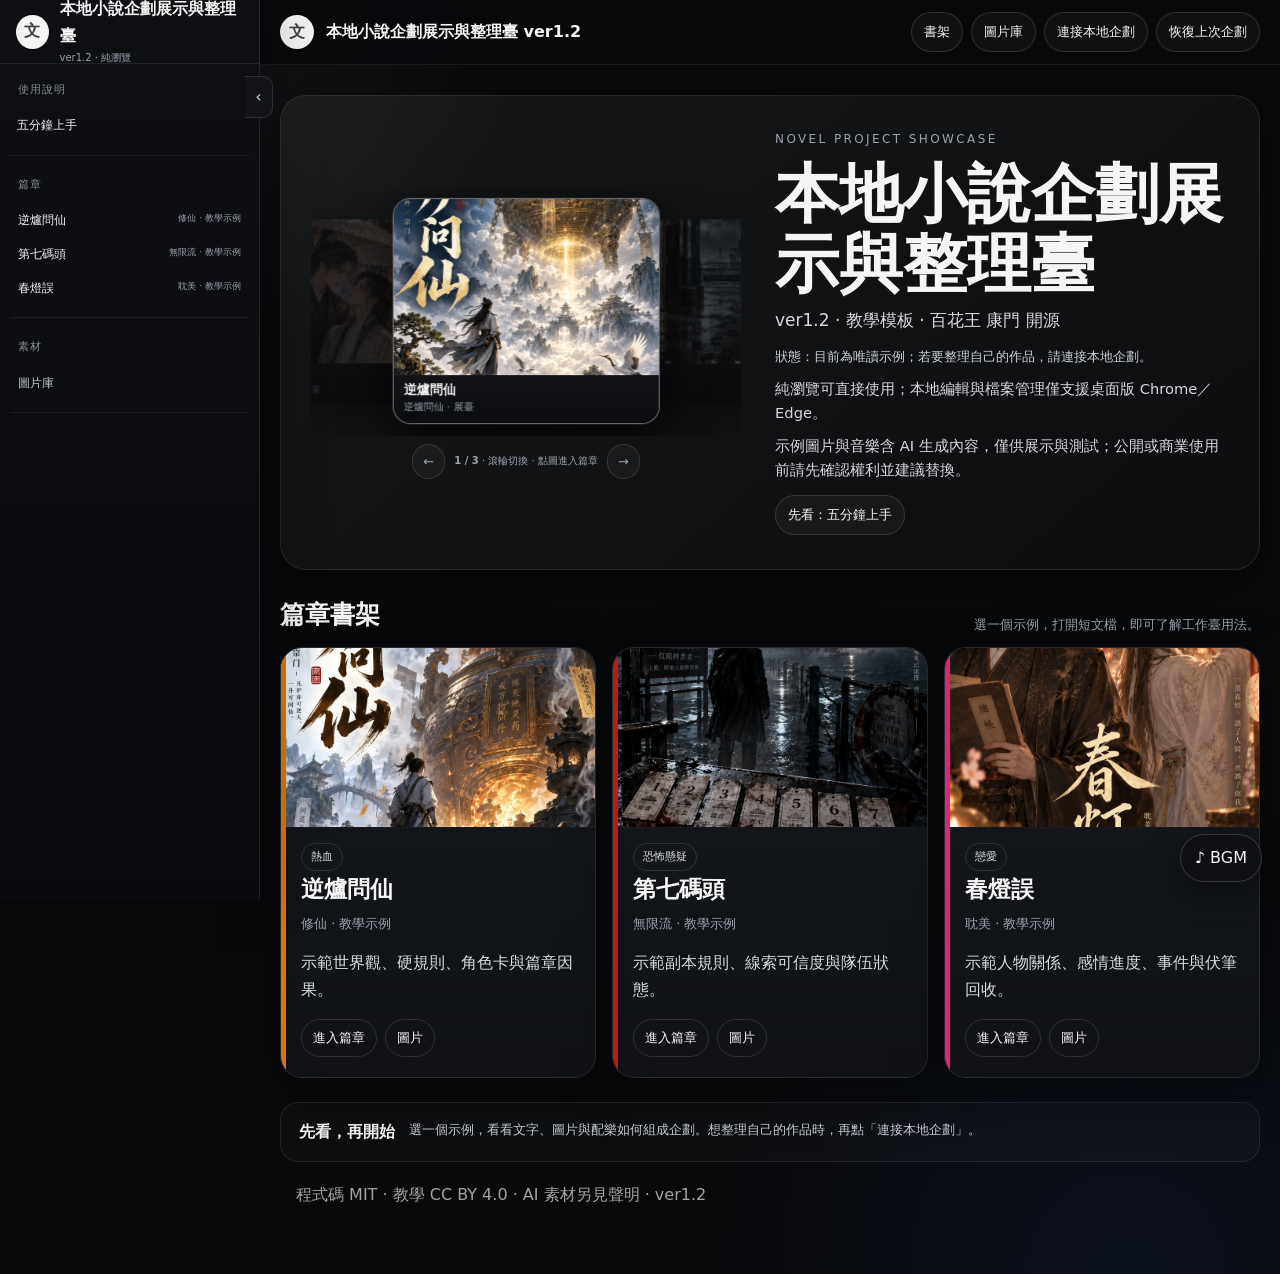
==== index.html @ 4d3f46bc "Initial release 本地小說企劃展示與整理臺 ver1.2" ====
<!doctype html>
<html lang="zh-Hant">
  <head>
    <meta charset="utf-8" />
    <meta name="viewport" content="width=device-width,initial-scale=1" />
    <title>本地小說企劃展示與整理臺 ver1.2 · 書架</title>
    <link rel="stylesheet" href="css/style.css" />
    <link rel="stylesheet" href="css/theme-manager.css" />
    <link rel="stylesheet" href="css/browse.css" />
  </head>
  <body>
    <header class="top">
      <div class="wrap topin">
        <div class="brand">
          <div class="mark">文</div>
          <div>本地小說企劃展示與整理臺 ver1.2</div>
        </div>
        <nav class="nav">
          <a href="index.html">首頁</a><a href="images.html">圖片庫</a
          ><button class="btn" onclick="BY.openDialog()">＋ 新增篇章</button
          ><button
            class="btn"
            id="reconnectBtn"
            onclick="BY.reconnect()"
            hidden
          >
            恢復上次項目</button
          ><button class="btn" onclick="BY.connect()">選擇項目資料夾</button>
        </nav>
      </div>
    </header>
    <main class="wrap">
      <section class="hero hero-home">
        <div class="hero-visual">
          <div class="showcase showcase-focus" id="homeShowcase">
            <div class="showcase-empty">正在讀取展臺圖…</div>
          </div>
        </div>
        <div class="hero-copy">
          <div class="eyebrow">Local Creative CMS</div>
          <h1 id="projectTitle">本地小說企劃展示與整理臺</h1>
          <div class="lead" id="projectSub">ver1.2 · 教學模板</div>
          <div class="notice" style="margin-top: 12px">
            狀態：<span id="projectStatus">讀取中…</span>
          </div>
          <div class="compat-note">
            純瀏覽可直接使用；本地編輯與檔案管理僅支援桌面版 Chrome／Edge。
          </div>
          <div class="compat-note">
            示例圖片與音樂含 AI 生成內容，僅供展示與測試；公開或商業使用前請先確認權利並建議替換。
          </div>
          <div class="actions">
            <a
              class="btn"
              href="reader.html?file=content%2F_series%2FStart_Here.md"
              >先看：五分鐘上手</a
            >
          </div>
        </div>
      </section>
      <section class="section">
        <div class="sectionhead">
          <h2>篇章書架</h2>
          <div class="meta">選一個示例，打開短文檔，即可了解工作臺用法。</div>
        </div>
        <div class="grid chapters" id="chapterGrid">
          <div class="empty">請先選擇項目資料夾。</div>
        </div>
      </section>
      <section class="section">
        <div class="manager-note">
          <strong>ver1.2 · 檔案管理</strong
          ><span
            >進入任何篇章後，可直接新增／重命名／移動／替換／刪除 Markdown
            與子資料夾。左側說明文件也可直接替換或刪除；圖片、BGM
            同樣支持替換與刪除。</span
          >
        </div>
      </section>
      <p class="wrap" style="opacity: 0.65; padding: 20px 0">
        程式碼 MIT · 教學 CC BY 4.0 · AI 素材另見聲明 · ver1.2
      </p>
    </main>
    <div class="dialog" id="dialog">
      <div class="dialogbox">
        <h2>新增篇章</h2>
        <div class="field">
          <label>篇章名稱</label
          ><input id="newTitle" placeholder="例如：新篇章" />
        </div>
        <div class="field">
          <label>英文 ID / 資料夾名</label
          ><input id="newId" placeholder="例如：chapter-01" />
        </div>
        <div class="field">
          <label>篇章類型</label
          ><select id="newTheme"></select>
        </div>
        <div class="hint">
          類型與顏色可在右下角「🎨
          主題」中新增或修改。新篇章會自動建立：劇情、人物、時間點、核心規則、寫法規則、伏筆、待定項、廢案。
        </div>
        <div class="actions">
          <button class="btn" onclick="BY.createChapter()">
            建立篇章與分層</button
          ><button class="btn" onclick="BY.closeDialog()">取消</button>
        </div>
      </div>
    </div>
    <script src="js/marked.js"></script>
    <script src="js/jszip.min.js"></script>
    <script src="js/markdown-utils.js"></script>
    <script src="js/reader-navigation.js"></script>
    <script src="js/app.js"></script>
    <script src="js/workbench.js"></script>
    <script src="js/demo-data.js"></script>
    <script src="js/browse.js"></script>
    <script>
      BY.initHome();
    </script>
  </body>
</html>
---- css/style.css ----
:root {
  --bg: #08090b;
  --panel: #111317;
  --panel2: #16191f;
  --line: #2a2e36;
  --text: #f5f5f5;
  --muted: #9aa1ad;
  --white: #fff;
  --black: #050505;
  --red: #b91c1c;
  --blue: #2563eb;
  --accent: #fff;
  --shadow: 0 18px 55px rgba(0, 0, 0, 0.32);
}
* {
  box-sizing: border-box;
}
html {
  scroll-behavior: smooth;
}
body {
  margin: 0;
  background:
    radial-gradient(
      circle at 12% 0%,
      rgba(255, 255, 255, 0.055),
      transparent 22%
    ),
    radial-gradient(
      circle at 88% 100%,
      rgba(37, 99, 235, 0.08),
      transparent 24%
    ),
    var(--bg);
  color: var(--text);
  font-family: "Microsoft YaHei", "PingFang SC", system-ui, sans-serif;
  line-height: 1.65;
}
a {
  color: inherit;
  text-decoration: none;
}
button,
input,
select {
  font: inherit;
  color: inherit;
}
.wrap {
  width: min(1180px, calc(100% - 32px));
  margin: auto;
}
.top {
  position: sticky;
  top: 0;
  z-index: 50;
  background: rgba(8, 9, 11, 0.86);
  backdrop-filter: blur(12px);
  border-bottom: 1px solid rgba(255, 255, 255, 0.08);
}
.topin {
  min-height: 64px;
  display: flex;
  align-items: center;
  justify-content: space-between;
  gap: 16px;
}
.brand {
  display: flex;
  align-items: center;
  gap: 12px;
  font-weight: 800;
}
.mark {
  width: 34px;
  height: 34px;
  border-radius: 50%;
  background: var(--white);
  color: var(--black);
  display: grid;
  place-items: center;
  font-weight: 900;
}
.nav {
  display: flex;
  gap: 8px;
  flex-wrap: wrap;
}
.nav a,
.btn {
  border: 1px solid rgba(255, 255, 255, 0.12);
  background: rgba(255, 255, 255, 0.035);
  padding: 8px 12px;
  border-radius: 999px;
  font-size: 13px;
  cursor: pointer;
}
.nav a:hover,
.btn:hover {
  border-color: rgba(255, 255, 255, 0.28);
  background: rgba(255, 255, 255, 0.065);
}
main {
  padding: 30px 0 46px;
}
.hero {
  border: 1px solid rgba(255, 255, 255, 0.09);
  border-radius: 26px;
  padding: 28px;
  background: linear-gradient(
    140deg,
    rgba(255, 255, 255, 0.055),
    rgba(255, 255, 255, 0.018)
  );
  box-shadow: var(--shadow);
}
.eyebrow {
  font-size: 12px;
  letter-spacing: 0.2em;
  text-transform: uppercase;
  color: var(--muted);
}
h1 {
  margin: 8px 0 6px;
  font-size: clamp(34px, 5vw, 58px);
  line-height: 1.1;
}
h2 {
  font-size: 25px;
  margin: 0;
}
.lead {
  color: #d7d9df;
  max-width: 72ch;
}
.section {
  margin-top: 24px;
}
.sectionhead {
  display: flex;
  align-items: end;
  justify-content: space-between;
  gap: 16px;
  margin-bottom: 12px;
}
.grid {
  display: grid;
  gap: 16px;
}
.chapters {
  grid-template-columns: repeat(3, minmax(0, 1fr));
}
.card {
  border: 1px solid rgba(255, 255, 255, 0.085);
  background: linear-gradient(180deg, #15181d, #0f1115);
  border-radius: 22px;
  padding: 20px;
  box-shadow: var(--shadow);
  position: relative;
  overflow: hidden;
}
.card:before {
  content: "";
  position: absolute;
  left: 0;
  top: 0;
  bottom: 0;
  width: 5px;
  background: var(--accent);
}
.card.horror {
  --accent: var(--red);
}
.card.melancholy {
  --accent: var(--blue);
}
.card.baizi {
  --accent: var(--white);
}
.card.unknown {
  --accent: #161616;
}
.card h3 {
  font-size: 23px;
  margin: 0 0 4px;
}
.meta {
  font-size: 13px;
  color: var(--muted);
}
.card p {
  color: #d8dbe1;
}
.actions {
  display: flex;
  gap: 8px;
  flex-wrap: wrap;
  margin-top: 14px;
}
.action {
  display: inline-flex;
  border: 1px solid rgba(255, 255, 255, 0.12);
  padding: 7px 11px;
  border-radius: 999px;
  font-size: 13px;
}
.action:hover {
  background: rgba(255, 255, 255, 0.06);
}
.badge {
  display: inline-flex;
  padding: 4px 9px;
  border: 1px solid rgba(255, 255, 255, 0.12);
  border-radius: 999px;
  font-size: 11px;
  color: #d7dae0;
}
.empty {
  border: 1px dashed rgba(255, 255, 255, 0.18);
  border-radius: 20px;
  padding: 26px;
  color: var(--muted);
  text-align: center;
}
.list {
  display: grid;
  gap: 10px;
}
.row {
  display: flex;
  justify-content: space-between;
  gap: 16px;
  align-items: center;
  border: 1px solid rgba(255, 255, 255, 0.08);
  background: rgba(255, 255, 255, 0.025);
  border-radius: 16px;
  padding: 14px 16px;
}
.row:hover {
  background: rgba(255, 255, 255, 0.045);
}
.rowtitle {
  font-weight: 700;
}
.rowmeta {
  font-size: 12px;
  color: var(--muted);
}
.crumb {
  font-size: 13px;
  color: var(--muted);
  margin-bottom: 12px;
}
.reader {
  max-width: 900px;
  margin: auto;
}
.md {
  border: 1px solid rgba(255, 255, 255, 0.085);
  background: #101216;
  border-radius: 22px;
  padding: 30px;
  box-shadow: var(--shadow);
}
.md h1,
.md h2,
.md h3 {
  line-height: 1.3;
}
.md h1 {
  font-size: 34px;
}
.md h2 {
  font-size: 25px;
  margin-top: 30px;
  border-bottom: 1px solid rgba(255, 255, 255, 0.08);
  padding-bottom: 8px;
}
.md h3 {
  font-size: 20px;
  margin-top: 24px;
}
.md p {
  color: #e2e4e8;
}
.md blockquote {
  margin: 16px 0;
  padding: 10px 16px;
  border-left: 4px solid var(--blue);
  background: rgba(37, 99, 235, 0.08);
  color: #dbeafe;
}
.md code {
  background: #20242c;
  border-radius: 6px;
  padding: 2px 5px;
}
.md pre {
  background: #090b0e;
  padding: 16px;
  border-radius: 14px;
  overflow: auto;
}
.md table {
  width: 100%;
  border-collapse: collapse;
}
.md th,
.md td {
  border: 1px solid #30343d;
  padding: 8px;
}
.md ul,
.md ol {
  padding-left: 1.5em;
}
.tools {
  display: flex;
  gap: 8px;
  flex-wrap: wrap;
  margin: 14px 0;
}
.images {
  grid-template-columns: repeat(4, minmax(0, 1fr));
}
.imagecard {
  border: 1px solid rgba(255, 255, 255, 0.08);
  border-radius: 18px;
  overflow: hidden;
  background: #101216;
}
.imagecard img {
  display: block;
  width: 100%;
  aspect-ratio: 1/1;
  object-fit: cover;
  background: #060708;
}
.imagecap {
  padding: 9px 10px;
  color: #cfd3db;
  font-size: 12px;
}
.dialog {
  position: fixed;
  inset: 0;
  background: rgba(0, 0, 0, 0.68);
  z-index: 90;
  display: none;
  place-items: center;
  padding: 20px;
}
.dialog.open {
  display: grid;
}
.dialogbox {
  width: min(520px, 100%);
  background: #15181d;
  border: 1px solid rgba(255, 255, 255, 0.12);
  border-radius: 22px;
  padding: 22px;
  box-shadow: var(--shadow);
}
.field {
  display: grid;
  gap: 6px;
  margin: 12px 0;
}
.field input,
.field select {
  width: 100%;
  background: #0c0e12;
  border: 1px solid #343943;
  border-radius: 12px;
  padding: 10px 12px;
}
.hint {
  color: var(--muted);
  font-size: 12px;
}
.notice {
  font-size: 13px;
  color: #cbd0d8;
}
.split {
  display: grid;
  grid-template-columns: 1fr 320px;
  gap: 18px;
}
.side {
  align-self: start;
  position: sticky;
  top: 84px;
}
.swatch {
  display: grid;
  grid-template-columns: repeat(4, 1fr);
  gap: 8px;
}
.swatch div {
  height: 52px;
  border-radius: 12px;
  border: 1px solid rgba(255, 255, 255, 0.12);
}
@media (max-width: 900px) {
  .chapters,
  .images {
    grid-template-columns: 1fr 1fr;
  }
  .split {
    grid-template-columns: 1fr;
  }
  .side {
    position: static;
  }
}
@media (max-width: 640px) {
  .chapters,
  .images {
    grid-template-columns: 1fr;
  }
  .topin {
    align-items: flex-start;
    flex-direction: column;
    padding: 10px 0;
  }
  .md {
    padding: 20px;
  }
  .row {
    align-items: flex-start;
    flex-direction: column;
  }
  .sectionhead {
    align-items: flex-start;
    flex-direction: column;
  }
}
.coverthumb {
  display: block;
  margin: -20px -20px 14px;
  height: 180px;
  overflow: hidden;
  border-bottom: 1px solid rgba(255, 255, 255, 0.08);
  background: #07080a;
}
.coverthumb img {
  width: 100%;
  height: 100%;
  object-fit: cover;
  display: block;
}
.imageopen {
  position: relative;
  display: block;
  width: 100%;
  border: 0;
  padding: 0;
  background: #060708;
  cursor: zoom-in;
  color: inherit;
}
.imageopen img {
  display: block;
  width: 100%;
  aspect-ratio: 1/1;
  object-fit: cover;
}
.zoomhint {
  position: absolute;
  right: 8px;
  bottom: 8px;
  background: rgba(0, 0, 0, 0.7);
  border: 1px solid rgba(255, 255, 255, 0.18);
  padding: 4px 8px;
  border-radius: 999px;
  font-size: 11px;
  opacity: 0;
  transition: 0.2s;
}
.imageopen:hover .zoomhint {
  opacity: 1;
}
.imagepath {
  font-size: 11px;
  color: var(--muted);
  overflow-wrap: anywhere;
  margin-bottom: 8px;
}
.imagecontrols {
  display: grid;
  gap: 8px;
}
.imagecontrols label {
  display: grid;
  gap: 4px;
  font-size: 11px;
  color: #cfd3db;
}
.imagecontrols select,
.imagecontrols input {
  width: 100%;
  background: #0b0d11;
  border: 1px solid #333842;
  border-radius: 10px;
  padding: 7px 8px;
  font-size: 12px;
}
.lightbox {
  position: fixed;
  inset: 0;
  z-index: 120;
  background: rgba(0, 0, 0, 0.86);
  display: none;
  place-items: center;
  padding: 24px;
}
.lightbox.open {
  display: grid;
}
.lightboxbox {
  position: relative;
  max-width: min(1200px, 96vw);
  max-height: 94vh;
  display: grid;
  grid-template-rows: minmax(0, 1fr) auto;
  background: #0b0d10;
  border: 1px solid rgba(255, 255, 255, 0.16);
  border-radius: 18px;
  overflow: hidden;
  box-shadow: 0 28px 90px rgba(0, 0, 0, 0.6);
}
.lightboxbox img {
  max-width: 100%;
  max-height: 82vh;
  object-fit: contain;
  display: block;
  margin: auto;
  background: #050506;
}
.lightmeta {
  padding: 10px 14px;
  color: #d9dce2;
  font-size: 13px;
  border-top: 1px solid rgba(255, 255, 255, 0.08);
}
.lightmeta strong {
  display: block;
  margin-bottom: 3px;
}
.lightclose {
  position: absolute;
  right: 10px;
  top: 10px;
  z-index: 3;
  width: 38px;
  height: 38px;
  border-radius: 50%;
  border: 1px solid rgba(255, 255, 255, 0.22);
  background: rgba(0, 0, 0, 0.72);
  color: #fff;
  font-size: 24px;
  line-height: 1;
  cursor: pointer;
}
.no-scroll {
  overflow: hidden;
}

/* v9 · Theme wheel / BGM / grouped docs */
.card.unknown {
  --accent: var(--black);
}
.seriesgroup {
  margin-top: 16px;
}
.seriesgroup:first-child {
  margin-top: 0;
}
.seriesgroup > h3 {
  margin: 0 0 9px;
  font-size: 15px;
  color: #e3e6eb;
  letter-spacing: 0.04em;
}
.seriesgroup + .seriesgroup {
  padding-top: 14px;
  border-top: 1px solid rgba(255, 255, 255, 0.07);
}
.tablewrap {
  overflow: auto;
  margin: 14px 0;
  border-radius: 12px;
}
.md hr {
  border: 0;
  border-top: 1px solid rgba(255, 255, 255, 0.12);
  margin: 24px 0;
}
.md del {
  color: #9ca3af;
}
.globaltools {
  position: fixed;
  right: 18px;
  bottom: 18px;
  z-index: 100;
  display: flex;
  gap: 8px;
}
.floatbtn {
  border: 1px solid rgba(255, 255, 255, 0.16);
  background: rgba(14, 16, 20, 0.92);
  backdrop-filter: blur(10px);
  color: #f5f5f5;
  border-radius: 999px;
  padding: 10px 14px;
  box-shadow: 0 10px 34px rgba(0, 0, 0, 0.42);
  cursor: pointer;
}
.floatbtn:hover {
  background: #1a1d23;
  border-color: rgba(255, 255, 255, 0.3);
}
.toolpanel {
  position: fixed;
  right: 18px;
  bottom: 70px;
  z-index: 110;
  width: min(360px, calc(100vw - 36px));
  background: rgba(17, 19, 24, 0.98);
  border: 1px solid rgba(255, 255, 255, 0.14);
  border-radius: 20px;
  padding: 16px;
  box-shadow: 0 24px 80px rgba(0, 0, 0, 0.58);
  display: none;
}
.toolpanel.open {
  display: block;
}
.toolhead {
  display: flex;
  align-items: center;
  justify-content: space-between;
  gap: 14px;
  font-size: 17px;
}
.xbtn {
  width: 32px;
  height: 32px;
  border-radius: 50%;
  border: 1px solid rgba(255, 255, 255, 0.12);
  background: #0b0d11;
  color: #fff;
  cursor: pointer;
  font-size: 20px;
}
.toolhint {
  font-size: 12px;
  color: var(--muted);
  margin: 8px 0 14px;
}
.colorgrid {
  display: grid;
  grid-template-columns: 1fr 1fr;
  gap: 10px;
}
.colorgrid label {
  display: grid;
  grid-template-columns: 1fr 46px;
  align-items: center;
  gap: 8px;
  border: 1px solid rgba(255, 255, 255, 0.08);
  padding: 9px 10px;
  border-radius: 12px;
  font-size: 12px;
}
.colorgrid input[type="color"] {
  width: 46px;
  height: 32px;
  border: 0;
  padding: 0;
  background: transparent;
  cursor: pointer;
}
.toolactions {
  display: flex;
  gap: 8px;
  margin-top: 12px;
}
.toolfield {
  display: grid;
  gap: 6px;
  font-size: 12px;
  color: #d8dbe1;
}
.toolfield select {
  width: 100%;
  background: #0b0d11;
  border: 1px solid #343943;
  border-radius: 11px;
  padding: 9px 10px;
}
.playerrow {
  display: flex;
  gap: 12px;
  align-items: center;
  margin-top: 12px;
}
.playbtn {
  min-width: 92px;
  border: 1px solid rgba(255, 255, 255, 0.15);
  background: rgba(255, 255, 255, 0.05);
  border-radius: 999px;
  padding: 8px 12px;
  cursor: pointer;
}
.playbtn:disabled {
  opacity: 0.45;
  cursor: not-allowed;
}
.vol {
  display: flex;
  align-items: center;
  gap: 7px;
  font-size: 12px;
  color: #d8dbe1;
  flex: 1;
}
.vol input {
  width: 100%;
}
.checkrow {
  display: flex;
  align-items: center;
  gap: 7px;
  margin-top: 10px;
  font-size: 12px;
  color: #d8dbe1;
}
.bgmstatus {
  margin-top: 10px;
  font-size: 11px;
  color: var(--muted);
  overflow-wrap: anywhere;
}
@media (max-width: 640px) {
  .globaltools {
    right: 10px;
    bottom: 10px;
  }
  .toolpanel {
    right: 10px;
    bottom: 62px;
    width: calc(100vw - 20px);
  }
  .colorgrid {
    grid-template-columns: 1fr;
  }
}

/* v10 · fixed series sidebar + real file manager */
.bysidenav {
  position: fixed;
  left: 0;
  top: 0;
  bottom: 0;
  width: 260px;
  z-index: 70;
  background: linear-gradient(180deg, #0d0f13, #090a0d);
  border-right: 1px solid rgba(255, 255, 255, 0.09);
  box-shadow: 18px 0 50px rgba(0, 0, 0, 0.18);
  display: flex;
  flex-direction: column;
  transition: 0.22s ease;
}
.sidebrand {
  height: 64px;
  display: flex;
  align-items: center;
  gap: 11px;
  padding: 0 16px;
  border-bottom: 1px solid rgba(255, 255, 255, 0.08);
}
.sidebrand small {
  display: block;
  color: var(--muted);
  font-size: 10px;
  margin-top: 1px;
}
.sidenavscroll {
  overflow: auto;
  padding: 12px 10px 70px;
}
.sidegroup {
  display: block;
  margin-bottom: 15px;
  padding-bottom: 12px;
  border-bottom: 1px solid rgba(255, 255, 255, 0.065);
}
.sidegrouptitle {
  display: block;
  font-size: 11px;
  text-transform: uppercase;
  letter-spacing: 0.08em;
  color: #858c98;
  padding: 5px 8px;
  margin-bottom: 5px;
  list-style: none;
}
.sidefile {
  display: flex;
  align-items: center;
  gap: 5px;
  border-radius: 10px;
}
.sidefile:hover {
  background: rgba(255, 255, 255, 0.045);
}
.sidefile > a {
  flex: 1;
  min-width: 0;
  padding: 7px 7px;
  font-size: 12px;
  white-space: nowrap;
  overflow: hidden;
  text-overflow: ellipsis;
}
.sideops {
  display: flex;
  gap: 2px;
  opacity: 0.35;
  transition: 0.15s;
}
.sidefile:hover .sideops {
  opacity: 1;
}
.sideops button,
.sideadd,
.fileops button,
.fileops a,
.miniops button {
  border: 1px solid rgba(255, 255, 255, 0.1);
  background: rgba(255, 255, 255, 0.035);
  color: #dfe3e9;
  border-radius: 8px;
  padding: 4px 7px;
  font-size: 11px;
  cursor: pointer;
}
.sideops button:hover,
.sideadd:hover,
.fileops button:hover,
.fileops a:hover,
.miniops button:hover {
  background: rgba(255, 255, 255, 0.09);
  border-color: rgba(255, 255, 255, 0.22);
}
.danger,
.dangerbtn {
  color: #fecaca !important;
  border-color: rgba(239, 68, 68, 0.26) !important;
}
.sideadd {
  width: 100%;
  margin-top: 6px;
  padding: 7px;
}
.sidelink {
  display: flex;
  justify-content: space-between;
  gap: 8px;
  padding: 7px 8px;
  border-radius: 9px;
  font-size: 12px;
}
.sidelink:hover {
  background: rgba(255, 255, 255, 0.045);
}
.sidelink small {
  color: var(--muted);
  font-size: 9px;
}
.sidelink.compact {
  display: block;
  color: #bdc3cc;
}
.sidecollapse {
  position: absolute;
  right: -14px;
  top: 76px;
  width: 28px;
  height: 42px;
  border-radius: 0 10px 10px 0;
  border: 1px solid rgba(255, 255, 255, 0.12);
  border-left: 0;
  background: #111319;
  color: #cfd4dc;
  cursor: pointer;
}
.sideopen {
  display: none;
  position: fixed;
  left: 10px;
  bottom: 12px;
  z-index: 115;
  width: 42px;
  height: 42px;
  border-radius: 50%;
  border: 1px solid rgba(255, 255, 255, 0.16);
  background: #111319;
  color: #fff;
  cursor: pointer;
}
.with-sidebar .top .wrap,
.with-sidebar main.wrap {
  width: min(1180px, calc(100% - 300px));
  margin-left: max(280px, calc((100vw - 1180px + 260px) / 2));
}
.sidebar-collapsed .bysidenav {
  transform: translateX(-260px);
}
.sidebar-collapsed .sideopen {
  display: block;
}
.sidebar-collapsed.with-sidebar .top .wrap,
.sidebar-collapsed.with-sidebar main.wrap {
  width: min(1180px, calc(100% - 32px));
  margin-left: auto;
  margin-right: auto;
}
.manager-note {
  display: flex;
  gap: 14px;
  align-items: flex-start;
  border: 1px solid rgba(255, 255, 255, 0.08);
  background: rgba(255, 255, 255, 0.025);
  border-radius: 18px;
  padding: 16px 18px;
}
.manager-note strong {
  white-space: nowrap;
}
.manager-note span {
  color: #cbd0d8;
  font-size: 13px;
}
.treebar {
  display: flex;
  align-items: center;
  justify-content: space-between;
  gap: 14px;
  border: 1px solid rgba(255, 255, 255, 0.1);
  background: #15181d;
  border-radius: 17px;
  padding: 13px 14px;
  margin-bottom: 10px;
}
.treebar > div:first-child {
  display: grid;
}
.treebar span {
  font-size: 11px;
  color: var(--muted);
}
.filetree {
  border: 1px solid rgba(255, 255, 255, 0.07);
  border-radius: 18px;
  overflow: hidden;
  background: #0e1014;
}
.treefolder,
.treefile {
  border-top: 1px solid rgba(255, 255, 255, 0.055);
}
.filetree > .treefolder:first-child,
.filetree > .treefile:first-child {
  border-top: 0;
}
.treerow {
  display: flex;
  align-items: center;
  gap: 9px;
  min-height: 48px;
  padding: 7px 10px 7px calc(12px + var(--depth, 0) * 24px);
}
.folderrow {
  background: rgba(255, 255, 255, 0.025);
}
.treeicon {
  width: 28px;
  flex: none;
  font-size: 10px;
  color: #aeb5c0;
  text-align: center;
}
.treefilemain {
  display: grid;
  min-width: 130px;
}
.treepath {
  font-size: 10px;
  color: #747c88;
  margin-left: 6px;
  overflow-wrap: anywhere;
}
.fileops {
  margin-left: auto;
  display: flex;
  gap: 5px;
  flex-wrap: wrap;
  justify-content: flex-end;
}
.treesections {
  display: flex;
  gap: 5px;
  flex-wrap: wrap;
  padding: 0 10px 9px calc(49px + var(--depth, 0) * 24px);
}
.treesections a {
  font-size: 10px;
  color: #b9c1cc;
  border: 1px solid rgba(255, 255, 255, 0.08);
  border-radius: 999px;
  padding: 3px 7px;
}
.treesections a:hover {
  background: rgba(255, 255, 255, 0.05);
}
.treechildren > .treefolder,
.treechildren > .treefile {
  border-top: 1px solid rgba(255, 255, 255, 0.04);
}
.miniops {
  display: flex;
  gap: 5px;
  flex-wrap: wrap;
}
.dangerbtn {
  background: rgba(127, 29, 29, 0.14) !important;
}
.tools .dangerbtn:hover {
  background: rgba(127, 29, 29, 0.26) !important;
}
@media (max-width: 1100px) {
  .bysidenav {
    transform: translateX(-260px);
  }
  .sideopen {
    display: block;
  }
  .with-sidebar .top .wrap,
  .with-sidebar main.wrap {
    width: min(1180px, calc(100% - 32px));
    margin-left: auto;
    margin-right: auto;
  }
  .sidebar-collapsed .bysidenav {
    transform: translateX(0);
  }
  .sidebar-collapsed .sideopen {
    display: none;
  }
  .sidebar-collapsed.with-sidebar .top .wrap,
  .sidebar-collapsed.with-sidebar main.wrap {
    width: min(1180px, calc(100% - 32px));
    margin-left: auto;
    margin-right: auto;
  }
}
@media (max-width: 700px) {
  .treerow {
    align-items: flex-start;
    flex-wrap: wrap;
  }
  .fileops {
    width: 100%;
    margin-left: 37px;
    justify-content: flex-start;
  }
  .treepath {
    width: 100%;
    margin-left: 37px;
  }
  .manager-note {
    flex-direction: column;
  }
  .with-sidebar .globaltools {
    z-index: 120;
  }
}

/* Workbench tools */
.wbquick {
  position: fixed;
  right: 18px;
  bottom: 82px;
  z-index: 80;
  display: flex;
  gap: 7px;
  flex-direction: column;
}
.wbquick button {
  width: 42px;
  height: 42px;
  border-radius: 13px;
  border: 1px solid rgba(255, 255, 255, 0.12);
  background: #15171b;
  color: #f4f4f5;
  font-weight: 800;
  box-shadow: 0 8px 26px #0008;
  cursor: pointer;
}
.wbquick button:hover {
  transform: translateY(-1px);
  border-color: #ffffff55;
}
.wb-dashboard {
  display: flex;
  gap: 10px;
  flex-wrap: wrap;
  margin-top: 18px;
  align-items: center;
}
.wb-dashboard > span {
  padding: 9px 13px;
  border: 1px solid #ffffff18;
  border-radius: 12px;
  background: #ffffff08;
  color: #bbb;
}
.wb-dashboard b {
  color: #fff;
  font-size: 18px;
  margin-right: 4px;
}
.continue-work {
  margin-top: 10px;
  color: #aaa;
}
.continue-work a {
  color: #fff;
  text-decoration: underline;
}
.reader-primary {
  display: flex;
  gap: 8px;
  flex-wrap: wrap;
  align-items: center;
}
.editbtn {
  font-size: 16px !important;
  padding: 10px 18px !important;
  border-color: #ffffff40 !important;
}
.historybtn {
  border-color: #2563eb55 !important;
}
.tagline {
  margin-top: 10px;
  display: flex;
  gap: 8px;
  align-items: center;
  color: #999;
}
.tagchip {
  border: 1px solid #ffffff18;
  background: #ffffff08;
  color: #ddd;
  border-radius: 999px;
  padding: 4px 9px;
  cursor: pointer;
}
.editor-shell {
  display: grid;
  gap: 12px;
}
.editor-top {
  display: flex;
  gap: 16px;
  align-items: end;
  flex-wrap: wrap;
}
.editor-top label {
  display: grid;
  gap: 5px;
  color: #aaa;
  flex: 1;
}
.editor-top input {
  width: 100%;
  padding: 10px 12px;
  border-radius: 10px;
  border: 1px solid #ffffff18;
  background: #0d0e10;
  color: #fff;
}
.editor-hint {
  font-size: 12px;
  color: #777;
}
.editor-shell textarea {
  width: 100%;
  min-height: 62vh;
  resize: vertical;
  background: #090a0c;
  color: #e8e8eb;
  border: 1px solid #ffffff1f;
  border-radius: 14px;
  padding: 18px;
  line-height: 1.75;
  font:
    15px/1.75 ui-monospace,
    SFMono-Regular,
    Consolas,
    monospace;
  outline: none;
}
.editor-shell textarea:focus {
  border-color: #ffffff55;
  box-shadow: 0 0 0 3px #ffffff0b;
}
.savebar {
  position: sticky;
  bottom: 12px;
  z-index: 20;
  display: flex;
  gap: 10px;
  align-items: center;
  padding: 12px;
  border-radius: 16px;
  background: #111217ed;
  border: 1px solid #ffffff18;
  backdrop-filter: blur(12px);
  box-shadow: 0 12px 36px #000a;
}
.save-big {
  min-width: 220px;
  padding: 16px 28px;
  border: 0;
  border-radius: 13px;
  background: #f4f4f5;
  color: #08090a;
  font-weight: 900;
  font-size: 18px;
  cursor: pointer;
  box-shadow:
    0 0 0 1px #fff4,
    0 8px 28px #0008;
}
.save-big:hover {
  background: #fff;
  transform: translateY(-1px);
}
.save-big:disabled {
  opacity: 0.6;
}
.save-state {
  margin-left: auto;
  color: #9ca3af;
  font-size: 13px;
}
.save-state.dirty {
  color: #fca5a5;
  font-weight: 700;
}
.wbmodal {
  position: fixed;
  inset: 0;
  z-index: 150;
  background: #000b;
  display: none;
  place-items: center;
  padding: 24px;
}
.wbmodal.open {
  display: grid;
}
.wbmodalbox {
  width: min(900px, 96vw);
  max-height: 88vh;
  overflow: auto;
  background: #111318;
  border: 1px solid #ffffff1c;
  border-radius: 20px;
  box-shadow: 0 24px 80px #000;
  padding: 18px;
}
.wbmodalhead {
  display: flex;
  justify-content: space-between;
  align-items: center;
  font-size: 20px;
  margin-bottom: 14px;
}
.searchbox > input {
  width: 100%;
  font-size: 18px;
  padding: 13px 15px;
  border-radius: 12px;
  border: 1px solid #ffffff20;
  background: #08090b;
  color: #fff;
}
.searchbox #searchMeta {
  color: #888;
  font-size: 12px;
  margin: 8px 2px;
}
.searchresult {
  display: grid;
  gap: 4px;
  padding: 11px 12px;
  border-top: 1px solid #ffffff12;
}
.searchresult:hover {
  background: #ffffff07;
}
.searchresult span {
  color: #b8b8bf;
  font-size: 13px;
}
.searchresult em {
  color: #777;
  font-size: 11px;
}
.historyrow,
.trashrow {
  display: flex;
  gap: 12px;
  justify-content: space-between;
  align-items: center;
  padding: 10px 0;
  border-top: 1px solid #ffffff10;
}
.pickgrid {
  display: grid;
  grid-template-columns: repeat(auto-fill, minmax(150px, 1fr));
  gap: 10px;
}
.pickimage {
  background: #0a0b0d;
  border: 1px solid #ffffff15;
  border-radius: 12px;
  padding: 8px;
  color: #ddd;
  cursor: pointer;
  text-align: left;
}
.pickimage img {
  width: 100%;
  height: 120px;
  object-fit: cover;
  border-radius: 8px;
  margin-bottom: 5px;
}
.health {
  display: grid;
  gap: 8px;
}
.health.ok strong {
  color: #86efac;
}
.health.warn strong {
  color: #fca5a5;
}
.statbig {
  text-align: center;
  padding: 20px;
}
.statbig strong {
  display: block;
  font-size: 42px;
  color: #fff;
}
.statbig span {
  color: #888;
}
.statrows > div {
  display: flex;
  justify-content: space-between;
  padding: 10px;
  border-top: 1px solid #ffffff12;
}
.wbtoast {
  position: fixed;
  left: 50%;
  bottom: 30px;
  transform: translate(-50%, 20px);
  opacity: 0;
  z-index: 220;
  background: #f4f4f5;
  color: #09090b;
  padding: 11px 17px;
  border-radius: 999px;
  font-weight: 700;
  transition: 0.2s;
}
.wbtoast.show {
  opacity: 1;
  transform: translate(-50%, 0);
}
@media (max-width: 700px) {
  .savebar {
    flex-wrap: wrap;
  }
  .save-big {
    width: 100%;
  }
  .save-state {
    margin-left: 0;
  }
  .wbquick {
    right: 8px;
  }
  .wbmodal {
    padding: 10px;
  }
}

/* Thumbnail showcase */
.showcase-section {
  position: relative;
}
.showcase {
  border: 1px solid rgba(255, 255, 255, 0.08);
  background: linear-gradient(180deg, #101216, #0b0d10);
  border-radius: 22px;
  padding: 16px;
  box-shadow: var(--shadow);
  overflow: hidden;
}
.showcase-track {
  display: flex;
  gap: 14px;
  overflow-x: auto;
  scroll-snap-type: x mandatory;
  scrollbar-width: thin;
  padding: 6px calc(50% - 145px) 12px;
  overscroll-behavior-inline: contain;
}
.showcase-item {
  flex: 0 0 270px;
  scroll-snap-align: center;
  border: 1px solid rgba(255, 255, 255, 0.1);
  border-radius: 16px;
  overflow: hidden;
  background: #0a0b0e;
  opacity: 0.58;
  transform: scale(0.92);
  transition: 0.2s ease;
  box-shadow: 0 10px 30px #0007;
}
.showcase-item.active {
  opacity: 1;
  transform: scale(1);
  border-color: rgba(255, 255, 255, 0.34);
  box-shadow:
    0 14px 42px #000b,
    0 0 0 1px #ffffff12;
}
.showcase-item img {
  display: block;
  width: 100%;
  aspect-ratio: 3/2;
  object-fit: cover;
  background: #050607;
}
.showcase-item span {
  display: grid;
  padding: 8px 10px;
}
.showcase-item b {
  font-size: 13px;
}
.showcase-item small {
  font-size: 10px;
  color: var(--muted);
  white-space: nowrap;
  overflow: hidden;
  text-overflow: ellipsis;
}
.showcase-nav {
  display: flex;
  align-items: center;
  justify-content: center;
  gap: 12px;
  color: var(--muted);
  font-size: 11px;
  padding-top: 6px;
}
.showcase-empty {
  color: var(--muted);
  text-align: center;
  padding: 22px;
}
.derivebox {
  display: grid;
  grid-template-columns: minmax(220px, 1fr) minmax(260px, 1fr);
  gap: 18px;
  align-items: start;
}
.derive-preview {
  width: 100%;
  max-height: 420px;
  object-fit: contain;
  background: #07080a;
  border: 1px solid #ffffff15;
  border-radius: 14px;
}
.derive-presets {
  display: grid;
  grid-template-columns: 1fr 1fr;
  gap: 8px;
  margin-top: 14px;
}
.derive-presets .btn {
  border-radius: 12px;
  padding: 11px 12px;
}
.imagecontrols .miniops button:first-child {
  border-color: #ffffff30;
  background: #ffffff09;
}
@media (max-width: 700px) {
  .showcase-track {
    padding-left: calc(50% - 115px);
    padding-right: calc(50% - 115px);
  }
  .showcase-item {
    flex-basis: 220px;
  }
  .derivebox {
    grid-template-columns: 1fr;
  }
  .derive-presets {
    grid-template-columns: 1fr;
  }
}

/* Workbench 1.2 · 首页紧凑 Hero + 中央焦点式视觉展台 */
.hero-home {
  display: grid;
  grid-template-columns: minmax(430px, 0.92fr) minmax(420px, 1.08fr);
  gap: 34px;
  align-items: center;
  padding: 26px 30px;
  min-height: 350px;
}
.hero-visual {
  min-width: 0;
  display: flex;
  align-items: center;
  justify-content: center;
}
.hero-copy {
  min-width: 0;
  padding: 8px 4px 8px 0;
}
.hero-copy h1 {
  font-size: clamp(42px, 5vw, 68px);
  margin-top: 9px;
}
.hero-copy .lead {
  font-size: 17px;
}
.hero-copy .wb-dashboard {
  margin-top: 24px;
}
.hero-copy .continue-work {
  margin-top: 12px;
}
.showcase-focus {
  width: 100%;
  border: none;
  background: transparent;
  box-shadow: none;
  padding: 0;
  overflow: visible;
}
.focus-stage {
  position: relative;
  height: 250px;
  width: 100%;
  max-width: 560px;
  margin: 0 auto;
  overflow: hidden;
  perspective: 1000px;
}
.focus-card {
  position: absolute;
  left: 50%;
  top: 50%;
  width: min(310px, 62%);
  border: 1px solid rgba(255, 255, 255, 0.12);
  border-radius: 18px;
  overflow: hidden;
  background: #0a0b0e;
  box-shadow: 0 15px 42px #000a;
  transition:
    transform 0.24s ease,
    opacity 0.24s ease,
    filter 0.24s ease,
    border-color 0.24s ease;
  transform-origin: center center;
  will-change: transform, opacity, filter;
  z-index: 1;
}
.focus-card img {
  display: block;
  width: 100%;
  aspect-ratio: 3/2;
  object-fit: cover;
  background: #050607;
}
.focus-card span {
  display: grid;
  padding: 7px 10px;
  background: linear-gradient(180deg, #111318, #0b0c0f);
}
.focus-card b {
  font-size: 13px;
  line-height: 1.3;
}
.focus-card small {
  font-size: 10px;
  color: var(--muted);
  white-space: nowrap;
  overflow: hidden;
  text-overflow: ellipsis;
}
.focus-card.is-active {
  transform: translate(-50%, -50%) scale(1);
  opacity: 1;
  filter: none;
  border-color: rgba(255, 255, 255, 0.42);
  z-index: 4;
  box-shadow:
    0 18px 48px #000c,
    0 0 0 1px #ffffff10;
}
.focus-card.is-prev {
  transform: translate(-108%, -50%) scale(0.82);
  opacity: 0.48;
  filter: brightness(0.52) saturate(0.75);
  z-index: 2;
  pointer-events: auto;
}
.focus-card.is-next {
  transform: translate(8%, -50%) scale(0.82);
  opacity: 0.48;
  filter: brightness(0.52) saturate(0.75);
  z-index: 2;
  pointer-events: auto;
}
.focus-card.is-hidden {
  transform: translate(-50%, -50%) scale(0.68);
  opacity: 0;
  filter: brightness(0.35);
  z-index: 0;
  pointer-events: none;
}
.showcase-focus .showcase-nav {
  padding-top: 8px;
  gap: 9px;
}
.showcase-focus .showcase-nav .btn {
  padding: 6px 10px;
}
.showcase-focus .showcase-nav span {
  font-size: 10px;
  white-space: nowrap;
}
@media (max-width: 980px) {
  .hero-home {
    grid-template-columns: 1fr;
    gap: 10px;
    min-height: 0;
  }
  .hero-visual {
    order: 1;
  }
  .hero-copy {
    order: 2;
    text-align: left;
    padding: 2px 0;
  }
  .focus-stage {
    height: 235px;
    max-width: 620px;
  }
}
@media (max-width: 640px) {
  .hero-home {
    padding: 20px 16px;
  }
  .focus-stage {
    height: 205px;
  }
  .focus-card {
    width: min(260px, 68%);
  }
  .focus-card.is-prev {
    transform: translate(-102%, -50%) scale(0.78);
  }
  .focus-card.is-next {
    transform: translate(2%, -50%) scale(0.78);
  }
  .showcase-focus .showcase-nav span {
    white-space: normal;
    text-align: center;
  }
}

/* Workbench 1.3 · 三类视觉用途：展台 / 封面 / 抬头 */
.chapter-cover-stage {
  position: relative;
  margin: 18px 0 14px;
  min-height: 320px;
  display: grid;
  place-items: center;
  border: 1px solid rgba(255, 255, 255, 0.1);
  border-radius: 24px;
  overflow: hidden;
  background:
    radial-gradient(
      circle at 50% 30%,
      rgba(255, 255, 255, 0.06),
      transparent 48%
    ),
    #090a0c;
  box-shadow: var(--shadow);
}
.chapter-cover-stage img {
  display: block;
  max-height: 520px;
  max-width: min(88%, 420px);
  width: auto;
  height: auto;
  object-fit: contain;
  filter: drop-shadow(0 24px 42px rgba(0, 0, 0, 0.55));
}
.chapter-cover-label {
  position: absolute;
  left: 16px;
  bottom: 14px;
  padding: 5px 10px;
  border-radius: 999px;
  background: rgba(0, 0, 0, 0.65);
  border: 1px solid rgba(255, 255, 255, 0.18);
  font-size: 11px;
  color: #ddd;
  letter-spacing: 0.12em;
}
.sticky-chapter-header,
.sticky-reader-header {
  position: sticky;
  top: 72px;
  z-index: 38;
  display: flex;
  align-items: center;
  gap: 12px;
  height: 86px;
  margin: 10px 0 16px;
  border: 1px solid rgba(255, 255, 255, 0.12);
  border-radius: 16px;
  overflow: hidden;
  background: rgba(10, 11, 14, 0.92);
  backdrop-filter: blur(12px);
  box-shadow: 0 12px 30px rgba(0, 0, 0, 0.4);
}
.sticky-chapter-header img,
.sticky-reader-header img {
  width: 150px;
  height: 100%;
  object-fit: cover;
  flex: 0 0 auto;
}
.sticky-chapter-header span {
  font-weight: 700;
  font-size: 14px;
  color: #e7e7ea;
  white-space: nowrap;
  overflow: hidden;
  text-overflow: ellipsis;
  padding-right: 14px;
}
.sticky-reader-header > div {
  display: grid;
  min-width: 0;
}
.sticky-reader-header b {
  font-size: 15px;
}
.sticky-reader-header span {
  font-size: 11px;
  color: var(--muted);
  white-space: nowrap;
  overflow: hidden;
  text-overflow: ellipsis;
}
@media (max-width: 640px) {
  .chapter-cover-stage {
    min-height: 260px;
  }
  .chapter-cover-stage img {
    max-height: 400px;
    max-width: 82%;
  }
  .sticky-chapter-header,
  .sticky-reader-header {
    top: 112px;
    height: 70px;
  }
  .sticky-chapter-header img,
  .sticky-reader-header img {
    width: 110px;
  }
  .sticky-chapter-header span {
    font-size: 12px;
  }
}

/* Workbench 1.4 continuous reader */
.reader-toc {
  margin-bottom: 18px;
  padding: 16px 20px;
  border: 1px solid #ffffff20;
  border-radius: 16px;
  background: #111319;
}
.reader-toc summary {
  cursor: pointer;
  font-weight: 700;
}
.reader-toc nav {
  display: grid;
  gap: 6px;
  margin-top: 12px;
  max-height: 40vh;
  overflow: auto;
}
.reader-toc a {
  display: block;
  padding: 5px 8px;
  border-radius: 6px;
}
.reader-toc a:hover,
.reader-toc a:focus-visible {
  background: #ffffff15;
}
.reader-toc .toc-subheading {
  padding-left: 28px;
  font-size: 14px;
  color: var(--muted);
}
.reader .md h2,
.reader .md h3 {
  scroll-margin-top: var(--reader-offset, 190px);
}
.reader .sticky-reader-header {
  top: var(--reader-top, 72px);
}
.reader .md h2:focus,
.reader .md h3:focus {
  outline: 1px solid #ffffff35;
  outline-offset: 6px;
}
---- css/theme-manager.css ----
/* Demo 1.2 · dynamic chapter themes */
.field textarea {
  width: 100%;
  min-height: 82px;
  resize: vertical;
  background: #0c0e12;
  border: 1px solid #343943;
  border-radius: 12px;
  padding: 10px 12px;
  font: inherit;
  color: inherit;
}

.toolpanel.theme-manager {
  width: min(430px, calc(100vw - 36px));
  max-height: min(78vh, 680px);
  overflow: auto;
}

.theme-list {
  display: grid;
  gap: 8px;
}

.theme-row {
  display: grid;
  grid-template-columns: minmax(0, 1fr) 48px 32px;
  gap: 8px;
  align-items: center;
  padding: 7px 8px;
  border: 1px solid rgba(255, 255, 255, 0.09);
  border-radius: 12px;
  background: rgba(255, 255, 255, 0.025);
}

.theme-row input[type="text"] {
  min-width: 0;
  background: #0b0d11;
  border: 1px solid #343943;
  border-radius: 9px;
  padding: 7px 9px;
}

.theme-row input[type="color"] {
  width: 48px;
  height: 34px;
  border: 0;
  padding: 1px;
  background: transparent;
  cursor: pointer;
}

.theme-row .theme-delete {
  width: 30px;
  height: 30px;
  font-size: 17px;
}

.theme-dot {
  display: inline-block;
  width: 8px;
  height: 8px;
  margin-right: 6px;
  border-radius: 50%;
  box-shadow: 0 0 0 1px rgba(255, 255, 255, 0.25);
}

.theme-manager .toolactions {
  flex-wrap: wrap;
}
---- css/browse.css ----
.browse-header { width: 100%; max-height: 280px; object-fit: cover; border-radius: 18px; margin-bottom: 20px; }
.browse-showcase { display: block; width: 100%; height: auto; object-fit: contain; }
.browse-slides { display: flex; flex-wrap: wrap; gap: 8px; padding: 12px; }
.browse-slides [aria-pressed="true"] { border-color: #b3b3d6; background: #ffffff18; }
#browsePlayer { width: 100%; margin-top: 16px; }
.compat-note { margin-top: 10px; color: #d7d7e2; font-size: .92rem; line-height: 1.6; }
.browse-mode .treefile a { overflow-wrap: anywhere; }
@media (max-width: 700px) {
  .browse-mode .topin { flex-wrap: wrap; }
  .browse-mode .brand { min-width: 0; }
  .browse-mode .nav { flex-wrap: wrap; }
  .browse-mode .hero-home { display: block; }
  .browse-mode .hero-copy { margin-top: 20px; }
}
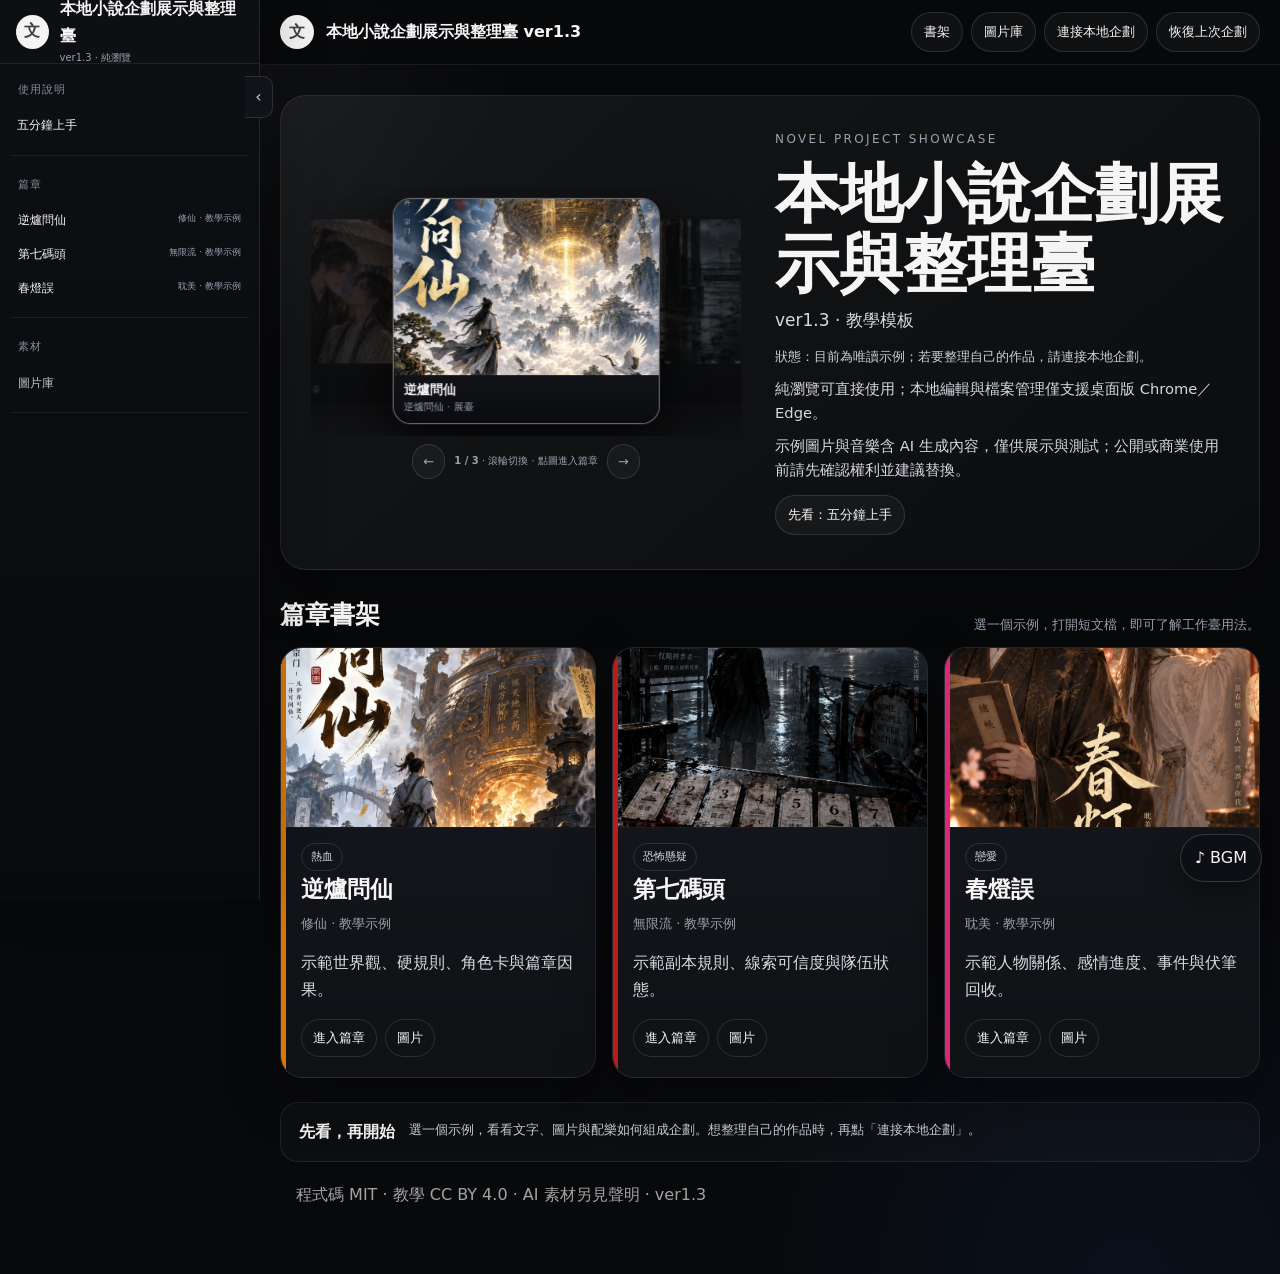
==== commit 8e379e7a: "Release v1.3" ====
--- a/index.html
+++ b/index.html
@@ -3,7 +3,7 @@
   <head>
     <meta charset="utf-8" />
     <meta name="viewport" content="width=device-width,initial-scale=1" />
-    <title>本地小說企劃展示與整理臺 ver1.2 · 書架</title>
+    <title>本地小說企劃展示與整理臺 ver1.3 · 書架</title>
     <link rel="stylesheet" href="css/style.css" />
     <link rel="stylesheet" href="css/theme-manager.css" />
     <link rel="stylesheet" href="css/browse.css" />
@@ -13,7 +13,7 @@
       <div class="wrap topin">
         <div class="brand">
           <div class="mark">文</div>
-          <div>本地小說企劃展示與整理臺 ver1.2</div>
+          <div>本地小說企劃展示與整理臺 ver1.3</div>
         </div>
         <nav class="nav">
           <a href="index.html">首頁</a><a href="images.html">圖片庫</a
@@ -39,7 +39,7 @@
         <div class="hero-copy">
           <div class="eyebrow">Local Creative CMS</div>
           <h1 id="projectTitle">本地小說企劃展示與整理臺</h1>
-          <div class="lead" id="projectSub">ver1.2 · 教學模板</div>
+          <div class="lead" id="projectSub">ver1.3 · 教學模板</div>
           <div class="notice" style="margin-top: 12px">
             狀態：<span id="projectStatus">讀取中…</span>
           </div>
@@ -69,7 +69,7 @@
       </section>
       <section class="section">
         <div class="manager-note">
-          <strong>ver1.2 · 檔案管理</strong
+          <strong>ver1.3 · 檔案管理</strong
           ><span
             >進入任何篇章後，可直接新增／重命名／移動／替換／刪除 Markdown
             與子資料夾。左側說明文件也可直接替換或刪除；圖片、BGM
@@ -78,7 +78,7 @@
         </div>
       </section>
       <p class="wrap" style="opacity: 0.65; padding: 20px 0">
-        程式碼 MIT · 教學 CC BY 4.0 · AI 素材另見聲明 · ver1.2
+        程式碼 MIT · 教學 CC BY 4.0 · AI 素材另見聲明 · ver1.3
       </p>
     </main>
     <div class="dialog" id="dialog">
--- a/css/style.css
+++ b/css/style.css
@@ -207,6 +207,27 @@
 .action:hover {
   background: rgba(255, 255, 255, 0.06);
 }
+.docx-dropzone {
+  display: grid;
+  gap: 5px;
+  margin: 0 0 16px;
+  padding: 15px 18px;
+  border: 1px dashed rgba(255, 255, 255, 0.22);
+  border-radius: 14px;
+  color: #d8dbe1;
+  background: rgba(255, 255, 255, 0.025);
+  transition: 0.18s ease;
+}
+.docx-dropzone span {
+  color: var(--muted);
+  font-size: 13px;
+  line-height: 1.6;
+}
+.docx-dropzone.is-dragging {
+  border-color: var(--accent, #60a5fa);
+  background: rgba(96, 165, 250, 0.1);
+  transform: translateY(-1px);
+}
 .badge {
   display: inline-flex;
   padding: 4px 9px;
@@ -1538,7 +1559,7 @@
   }
 }
 
-/* Workbench 1.2 · 首页紧凑 Hero + 中央焦点式视觉展台 */
+/* Workbench 1.3 · 首页紧凑 Hero + 中央焦点式视觉展台 */
 .hero-home {
   display: grid;
   grid-template-columns: minmax(430px, 0.92fr) minmax(420px, 1.08fr);
--- a/css/theme-manager.css
+++ b/css/theme-manager.css
@@ -1,4 +1,4 @@
-/* Demo 1.2 · dynamic chapter themes */
+/* Demo 1.3 · dynamic chapter themes */
 .field textarea {
   width: 100%;
   min-height: 82px;
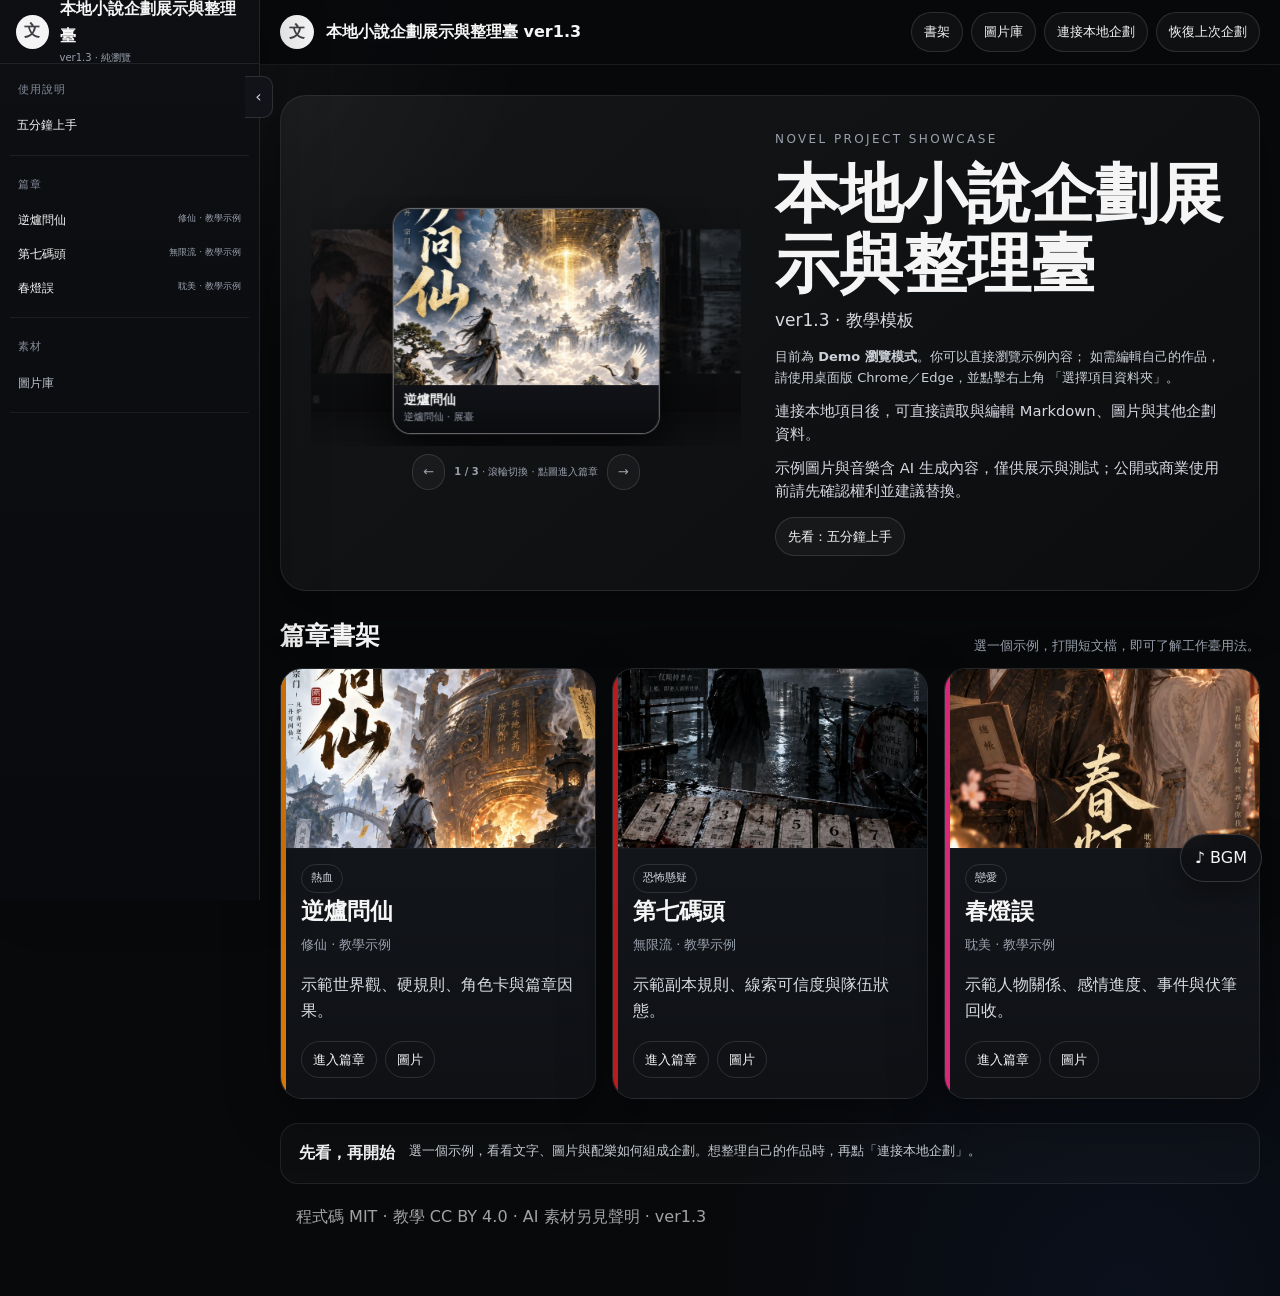
==== commit a998aeba: "Update index.html" ====
--- a/index.html
+++ b/index.html
@@ -41,10 +41,13 @@
           <h1 id="projectTitle">本地小說企劃展示與整理臺</h1>
           <div class="lead" id="projectSub">ver1.3 · 教學模板</div>
           <div class="notice" style="margin-top: 12px">
-            狀態：<span id="projectStatus">讀取中…</span>
+            目前為 <strong>Demo 瀏覽模式</strong>。你可以直接瀏覽示例內容；
+            如需編輯自己的作品，請使用桌面版 Chrome／Edge，並點擊右上角
+           「選擇項目資料夾」。
           </div>
+
           <div class="compat-note">
-            純瀏覽可直接使用；本地編輯與檔案管理僅支援桌面版 Chrome／Edge。
+            連接本地項目後，可直接讀取與編輯 Markdown、圖片與其他企劃資料。
           </div>
           <div class="compat-note">
             示例圖片與音樂含 AI 生成內容，僅供展示與測試；公開或商業使用前請先確認權利並建議替換。
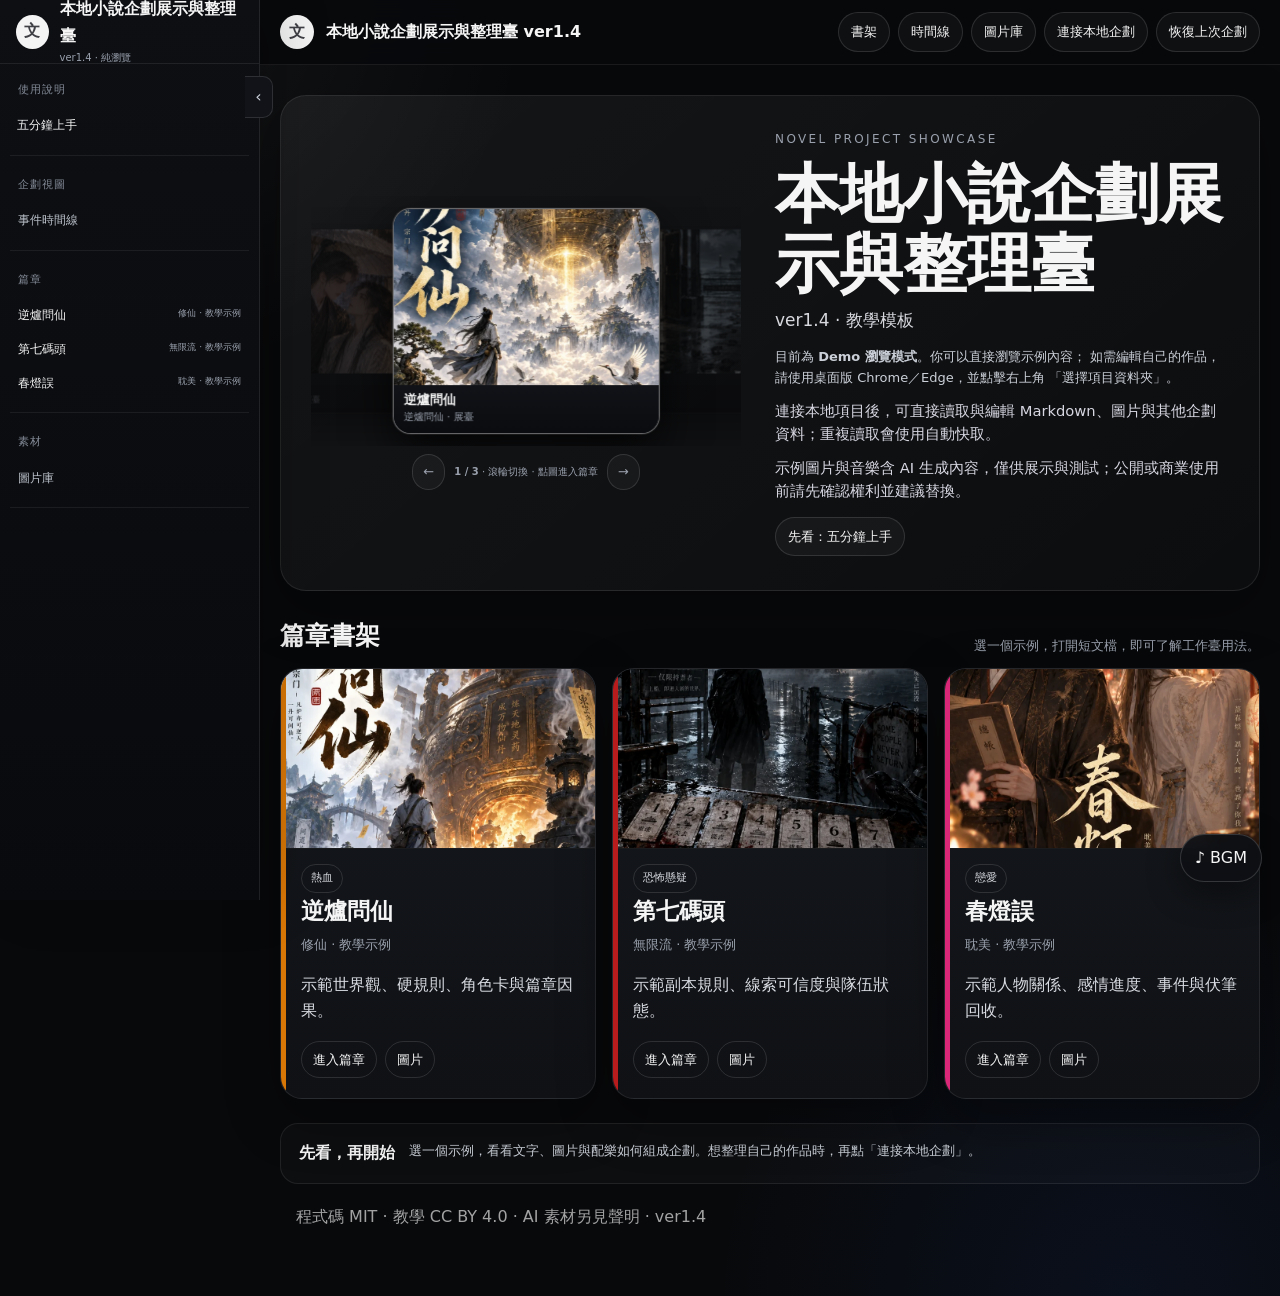
==== commit b81f14d5: "Release v1.4" ====
--- a/index.html
+++ b/index.html
@@ -3,7 +3,7 @@
   <head>
     <meta charset="utf-8" />
     <meta name="viewport" content="width=device-width,initial-scale=1" />
-    <title>本地小說企劃展示與整理臺 ver1.3 · 書架</title>
+    <title>本地小說企劃展示與整理臺 ver1.4 · 書架</title>
     <link rel="stylesheet" href="css/style.css" />
     <link rel="stylesheet" href="css/theme-manager.css" />
     <link rel="stylesheet" href="css/browse.css" />
@@ -13,10 +13,10 @@
       <div class="wrap topin">
         <div class="brand">
           <div class="mark">文</div>
-          <div>本地小說企劃展示與整理臺 ver1.3</div>
+          <div>本地小說企劃展示與整理臺 ver1.4</div>
         </div>
         <nav class="nav">
-          <a href="index.html">首頁</a><a href="images.html">圖片庫</a
+          <a href="index.html">首頁</a><a href="timeline.html">時間線</a><a href="images.html">圖片庫</a
           ><button class="btn" onclick="BY.openDialog()">＋ 新增篇章</button
           ><button
             class="btn"
@@ -39,7 +39,7 @@
         <div class="hero-copy">
           <div class="eyebrow">Local Creative CMS</div>
           <h1 id="projectTitle">本地小說企劃展示與整理臺</h1>
-          <div class="lead" id="projectSub">ver1.3 · 教學模板</div>
+          <div class="lead" id="projectSub">ver1.4 · 教學模板</div>
           <div class="notice" style="margin-top: 12px">
             目前為 <strong>Demo 瀏覽模式</strong>。你可以直接瀏覽示例內容；
             如需編輯自己的作品，請使用桌面版 Chrome／Edge，並點擊右上角
@@ -47,7 +47,7 @@
           </div>
 
           <div class="compat-note">
-            連接本地項目後，可直接讀取與編輯 Markdown、圖片與其他企劃資料。
+            連接本地項目後，可直接讀取與編輯 Markdown、圖片與其他企劃資料；重複讀取會使用自動快取。
           </div>
           <div class="compat-note">
             示例圖片與音樂含 AI 生成內容，僅供展示與測試；公開或商業使用前請先確認權利並建議替換。
@@ -72,16 +72,16 @@
       </section>
       <section class="section">
         <div class="manager-note">
-          <strong>ver1.3 · 檔案管理</strong
+          <strong>ver1.4 · 展示與整理</strong
           ><span
             >進入任何篇章後，可直接新增／重命名／移動／替換／刪除 Markdown
             與子資料夾。左側說明文件也可直接替換或刪除；圖片、BGM
-            同樣支持替換與刪除。</span
+            同樣支持替換與刪除。時間線集中整理事件；靜態站輸出可建立公開分享用的唯讀 ZIP。</span
           >
         </div>
       </section>
       <p class="wrap" style="opacity: 0.65; padding: 20px 0">
-        程式碼 MIT · 教學 CC BY 4.0 · AI 素材另見聲明 · ver1.3
+        程式碼 MIT · 教學 CC BY 4.0 · AI 素材另見聲明 · ver1.4
       </p>
     </main>
     <div class="dialog" id="dialog">
--- a/css/style.css
+++ b/css/style.css
@@ -1887,3 +1887,107 @@
   outline: 1px solid #ffffff35;
   outline-offset: 6px;
 }
+
+/* Workbench 1.4 timeline */
+.timeline-tools {
+  display: flex;
+  flex-wrap: wrap;
+  align-items: end;
+  gap: 12px;
+  margin-top: 20px;
+}
+.timeline-tools label {
+  display: grid;
+  gap: 6px;
+  color: var(--muted);
+  font-size: 13px;
+}
+.timeline-tools select {
+  min-width: 220px;
+  padding: 10px 12px;
+  border: 1px solid #ffffff20;
+  border-radius: 10px;
+  background: #111319;
+  color: var(--text);
+}
+.timeline-list {
+  position: relative;
+  display: grid;
+  gap: 18px;
+  max-width: 920px;
+  margin: 0 auto;
+  padding: 6px 0;
+}
+.timeline-list::before {
+  content: "";
+  position: absolute;
+  top: 0;
+  bottom: 0;
+  left: 16px;
+  width: 2px;
+  background: linear-gradient(#ffffff10, #ffffff35, #ffffff10);
+}
+.timeline-item {
+  position: relative;
+  display: grid;
+  grid-template-columns: 34px 1fr;
+  gap: 14px;
+}
+.timeline-dot {
+  z-index: 1;
+  width: 13px;
+  height: 13px;
+  margin: 26px 0 0 10px;
+  border: 3px solid #111319;
+  border-radius: 50%;
+  background: var(--accent, #71717a);
+  box-shadow: 0 0 0 2px var(--accent, #71717a), 0 0 20px color-mix(in srgb, var(--accent, #71717a) 50%, transparent);
+}
+.timeline-card {
+  padding: 20px;
+  border: 1px solid #ffffff18;
+  border-left: 3px solid var(--accent, #71717a);
+  border-radius: 16px;
+  background: linear-gradient(135deg, #171920, #101116);
+  box-shadow: 0 14px 36px #00000032;
+}
+.timeline-card h2 {
+  margin: 10px 0 8px;
+  font-size: clamp(19px, 2.2vw, 26px);
+}
+.timeline-card p {
+  margin: 0;
+  color: #d2d2da;
+  line-height: 1.7;
+}
+.timeline-meta {
+  display: flex;
+  flex-wrap: wrap;
+  gap: 7px;
+}
+.timeline-meta span {
+  padding: 4px 8px;
+  border: 1px solid #ffffff17;
+  border-radius: 999px;
+  background: #ffffff09;
+  color: var(--muted);
+  font-size: 12px;
+}
+.timeline-card .actions {
+  margin-top: 14px;
+}
+@media (max-width: 640px) {
+  .timeline-item {
+    grid-template-columns: 26px 1fr;
+    gap: 8px;
+  }
+  .timeline-list::before {
+    left: 11px;
+  }
+  .timeline-dot {
+    margin-left: 5px;
+  }
+  .timeline-card {
+    padding: 16px;
+  }
+}
